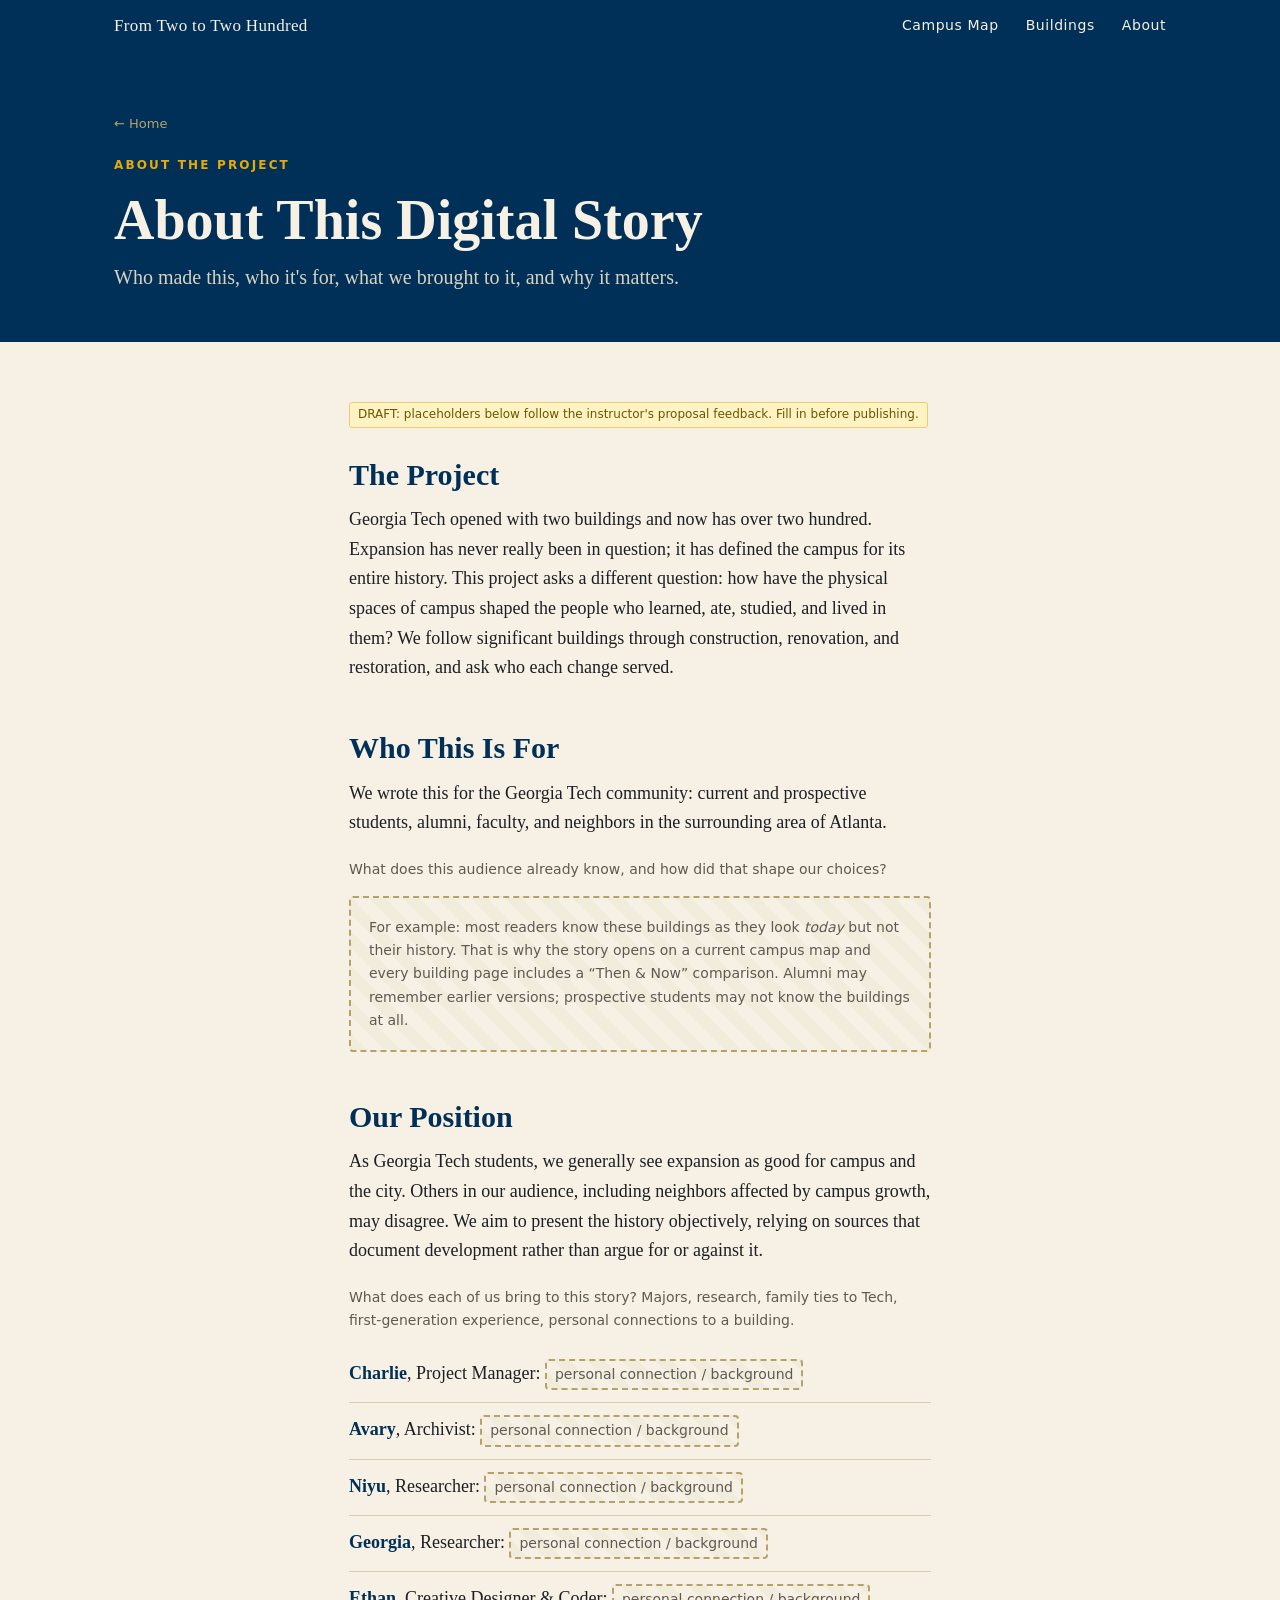
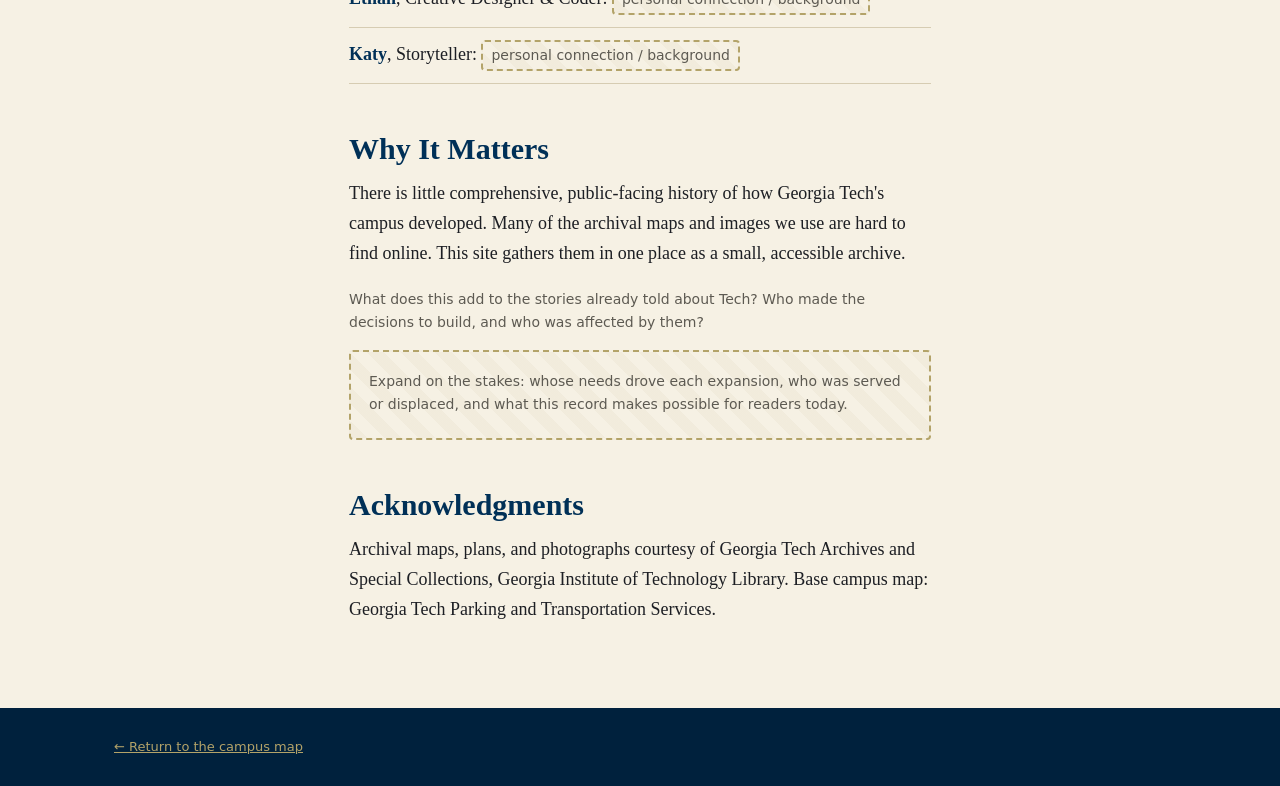
==== about.html @ 5292093a "campus story website" ====
<!DOCTYPE html>
<html lang="en">
<head>
  <meta charset="UTF-8">
  <meta name="viewport" content="width=device-width, initial-scale=1.0">
  <title>About · From Two to Two Hundred</title>
  <link rel="stylesheet" href="css/style.css">
</head>
<body>

  <header class="topbar">
    <div class="wrap">
      <a class="brand" href="index.html">From Two to Two Hundred</a>
      <nav>
        <a href="index.html#map">Campus Map</a>
        <a href="index.html#buildings">Buildings</a>
        <a href="about.html">About</a>
      </nav>
    </div>
  </header>

  <section class="b-hero">
    <div class="wrap">
      <a class="back-link" href="index.html">&larr; Home</a>
      <p class="eyebrow">About the Project</p>
      <h1>About This Digital Story</h1>
      <p class="subtitle">Who made this, who it's for, what we brought to it, and why it matters.</p>
    </div>
  </section>

  <section class="section">
    <div class="wrap prose about-body">
      <span class="draft-note">DRAFT: placeholders below follow the instructor's proposal feedback. Fill in before publishing.</span>

      <h2 style="margin-top:12px;">The Project</h2>
      <p>
        Georgia Tech opened with two buildings and now has over two hundred. Expansion has
        never really been in question; it has defined the campus for its entire history.
        This project asks a different question: how have the physical spaces of campus
        shaped the people who learned, ate, studied, and lived in them? We follow
        significant buildings through construction, renovation, and restoration, and ask
        who each change served.
      </p>

      <h2>Who This Is For</h2>
      <p>
        We wrote this for the Georgia Tech community: current and prospective students,
        alumni, faculty, and neighbors in the surrounding area of Atlanta.
      </p>
      <p class="prompt">What does this audience already know, and how did that shape our choices?</p>
      <div class="placeholder ph-text">
        For example: most readers know these buildings as they look <em>today</em> but not their
        history. That is why the story opens on a current campus map and every building page
        includes a &ldquo;Then &amp; Now&rdquo; comparison. Alumni may remember earlier versions;
        prospective students may not know the buildings at all.
      </div>

      <h2>Our Position</h2>
      <p>
        As Georgia Tech students, we generally see expansion as good for campus and the
        city. Others in our audience, including neighbors affected by campus growth, may
        disagree. We aim to present the history objectively, relying on sources that
        document development rather than argue for or against it.
      </p>
      <p class="prompt">What does each of us bring to this story? Majors, research, family ties to Tech, first-generation experience, personal connections to a building.</p>
      <ul class="team-list">
        <li><strong>Charlie</strong>, Project Manager: <span class="placeholder" style="display:inline-block;padding:2px 8px;">personal connection / background</span></li>
        <li><strong>Avary</strong>, Archivist: <span class="placeholder" style="display:inline-block;padding:2px 8px;">personal connection / background</span></li>
        <li><strong>Niyu</strong>, Researcher: <span class="placeholder" style="display:inline-block;padding:2px 8px;">personal connection / background</span></li>
        <li><strong>Georgia</strong>, Researcher: <span class="placeholder" style="display:inline-block;padding:2px 8px;">personal connection / background</span></li>
        <li><strong>Ethan</strong>, Creative Designer &amp; Coder: <span class="placeholder" style="display:inline-block;padding:2px 8px;">personal connection / background</span></li>
        <li><strong>Katy</strong>, Storyteller: <span class="placeholder" style="display:inline-block;padding:2px 8px;">personal connection / background</span></li>
      </ul>

      <h2>Why It Matters</h2>
      <p>
        There is little comprehensive, public-facing history of how Georgia Tech's campus
        developed. Many of the archival maps and images we use are hard to find online.
        This site gathers them in one place as a small, accessible archive.
      </p>
      <p class="prompt">What does this add to the stories already told about Tech? Who made the decisions to build, and who was affected by them?</p>
      <div class="placeholder ph-text">
        Expand on the stakes: whose needs drove each expansion, who was served or displaced,
        and what this record makes possible for readers today.
      </div>

      <h2>Acknowledgments</h2>
      <p>
        Archival maps, plans, and photographs courtesy of Georgia Tech Archives and Special
        Collections, Georgia Institute of Technology Library. Base campus map: Georgia Tech
        Parking and Transportation Services.
      </p>
    </div>
  </section>

  <footer style="margin-top:56px;">
    <div class="wrap"><a href="index.html">&larr; Return to the campus map</a></div>
  </footer>
</body>
</html>
---- css/style.css ----
/* =========================================================
   From Two to Two Hundred — shared styles
   GT palette: Navy #003057, Tech Gold #B3A369, Buzz Gold #EAAA00
   ========================================================= */

:root {
  --navy: #003057;
  --navy-deep: #00213d;
  --gold: #b3a369;
  --gold-bright: #eaaa00;
  --paper: #f6f1e4;
  --paper-dark: #ebe3cf;
  --ink: #1d1f24;
  --muted: #5d5a52;
  --line: #d6ccb2;
  --serif: "Iowan Old Style", "Palatino Linotype", Palatino, "Book Antiqua", Georgia, serif;
  --sans: "Segoe UI", system-ui, -apple-system, Roboto, "Helvetica Neue", Arial, sans-serif;
  --max: 1100px;
}

* { box-sizing: border-box; }

html { scroll-behavior: smooth; }

body {
  margin: 0;
  background: var(--paper);
  color: var(--ink);
  font-family: var(--serif);
  font-size: 18px;
  line-height: 1.65;
}

img { max-width: 100%; display: block; }

a { color: var(--navy); }

.wrap { max-width: var(--max); margin: 0 auto; padding: 0 24px; }

/* ---------- Top bar ---------- */
.topbar {
  background: var(--navy);
  color: var(--paper);
  font-family: var(--sans);
  font-size: 14px;
  letter-spacing: .04em;
}
.topbar .wrap { display: flex; justify-content: space-between; align-items: center; height: 52px; }
.topbar a { color: var(--paper); text-decoration: none; }
.topbar a:hover { color: var(--gold-bright); }
.topbar .brand { font-family: var(--serif); font-size: 17px; letter-spacing: .02em; }
.topbar nav a { margin-left: 22px; }

/* ---------- Home hero ---------- */
.hero {
  padding: 72px 0 40px;
  border-bottom: 1px solid var(--line);
}
.eyebrow {
  font-family: var(--sans);
  text-transform: uppercase;
  letter-spacing: .18em;
  font-size: 12px;
  color: var(--gold);
  font-weight: 600;
  margin: 0 0 14px;
}
.hero h1 {
  font-size: clamp(36px, 6vw, 64px);
  line-height: 1.05;
  margin: 0 0 24px;
  color: var(--navy);
  font-weight: 600;
}
.hero h1 .h1-sub {
  display: block;
  font-size: .5em;
  line-height: 1.2;
  margin-top: 12px;
  font-weight: 500;
  color: var(--ink);
}
.hero h1 em { color: var(--gold); font-style: italic; }
.intro { max-width: 68ch; font-size: 20px; }
.intro p { margin: 0 0 1em; }

/* Draft / placeholder flags */
.draft-note {
  display: inline-block;
  font-family: var(--sans);
  font-size: 12px;
  background: #fff3c4;
  border: 1px solid #e6cf73;
  color: #6b5600;
  padding: 2px 8px;
  border-radius: 3px;
  margin-bottom: 10px;
}

/* ---------- Map section ---------- */
.map-section { padding: 48px 0 24px; }
.map-section h2, .section h2 {
  font-size: 30px;
  color: var(--navy);
  margin: 0 0 6px;
  font-weight: 600;
}
.map-section .hint { font-family: var(--sans); font-size: 14px; color: var(--muted); margin: 0 0 20px; }

.map-frame {
  position: relative;
  background: #e7e8e9;
  max-width: 1052px;
  margin: 0 auto;
  border: 1px solid var(--line);
  border-radius: 6px;
  box-shadow: 0 1px 0 #fff inset, 0 10px 30px rgba(0,33,61,.08);
  overflow: hidden;
}
#campus-map { width: 100%; height: auto; display: block; }

/* Clickable buildings */
.bldg { cursor: pointer; outline: none; }
.bldg .shape {
  fill: rgba(234,170,0,.38);
  stroke: var(--gold-bright);
  stroke-width: 2.5;
  transition: fill .2s ease, filter .2s ease;
}
.bldg .tag {
  font-family: var(--sans);
  font-size: 11px;
  font-weight: 600;
  fill: var(--navy);
  letter-spacing: .03em;
  pointer-events: none;
  paint-order: stroke;
  stroke: #efe7d2;
  stroke-width: 4px;
  stroke-linejoin: round;
}
.bldg .pulse {
  fill: none;
  stroke: var(--gold-bright);
  stroke-width: 3;
  opacity: 0;
}
.bldg:hover .shape, .bldg:focus .shape, .bldg.active .shape {
  fill: rgba(234,170,0,.7);
  stroke: var(--navy);
  filter: drop-shadow(0 0 10px rgba(234,170,0,1));
}
.bldg:hover .pulse, .bldg:focus .pulse { animation: pulse 1.4s ease-out infinite; }
@keyframes pulse {
  0% { opacity: .9; transform: scale(1); }
  100% { opacity: 0; transform: scale(1.25); }
}
.bldg .pulse { transform-box: fill-box; transform-origin: center; }

/* Tooltip */
.map-tip {
  position: absolute;
  pointer-events: none;
  background: var(--navy-deep);
  color: var(--paper);
  font-family: var(--sans);
  font-size: 13px;
  padding: 10px 12px;
  border-radius: 4px;
  max-width: 240px;
  box-shadow: 0 6px 18px rgba(0,0,0,.25);
  opacity: 0;
  transform: translate(-50%, calc(-100% - 14px));
  transition: opacity .12s ease;
  z-index: 5;
}
.map-tip.show { opacity: 1; }
.map-tip strong { display: block; font-family: var(--serif); font-size: 16px; color: var(--gold-bright); margin-bottom: 2px; }
.map-tip .cta { display: block; margin-top: 6px; color: var(--gold); font-size: 11px; letter-spacing: .1em; text-transform: uppercase; }

.map-caption {
  font-family: var(--sans);
  font-size: 12px;
  color: var(--muted);
  padding: 10px 14px;
  border-top: 1px solid var(--line);
  background: var(--paper);
}

/* ---------- Building index (cards) ---------- */
.index-section { padding: 32px 0 72px; }
.card-grid {
  display: grid;
  grid-template-columns: repeat(auto-fill, minmax(230px, 1fr));
  gap: 16px;
  margin-top: 18px;
}
.card {
  display: block;
  background: #fffdf7;
  border: 1px solid var(--line);
  border-top: 4px solid var(--navy);
  border-radius: 4px;
  padding: 16px 18px;
  text-decoration: none;
  color: var(--ink);
  transition: transform .15s ease, border-color .15s ease, box-shadow .15s ease;
}
.card:hover, .card.active { transform: translateY(-2px); border-top-color: var(--gold-bright); box-shadow: 0 8px 20px rgba(0,33,61,.1); }
.card h3 { margin: 0 0 4px; color: var(--navy); font-size: 19px; }
.card p { margin: 0; font-size: 15px; color: var(--muted); line-height: 1.45; }
.card .who { display: block; margin-top: 10px; font-family: var(--sans); font-size: 11px; letter-spacing: .1em; text-transform: uppercase; color: var(--gold); }

/* ---------- Building pages ---------- */
.b-hero {
  background: var(--navy);
  color: var(--paper);
  padding: 56px 0 48px;
}
.b-hero .eyebrow { color: var(--gold-bright); }
.b-hero h1 { font-size: clamp(34px, 5vw, 56px); margin: 0 0 10px; line-height: 1.08; font-weight: 600; }
.b-hero .subtitle { font-size: 20px; color: #d8d2bf; margin: 0; max-width: 60ch; }
.b-hero .byline { font-family: var(--sans); font-size: 13px; color: var(--gold); margin-top: 18px; letter-spacing: .05em; }
.back-link { font-family: var(--sans); font-size: 13px; color: var(--gold) !important; text-decoration: none; display: inline-block; margin-bottom: 22px; }
.back-link:hover { color: var(--gold-bright) !important; }

.facts {
  display: grid;
  grid-template-columns: repeat(auto-fit, minmax(180px, 1fr));
  gap: 0;
  border: 1px solid var(--line);
  background: #fffdf7;
  margin: -28px auto 0;
  position: relative;
  border-radius: 4px;
  box-shadow: 0 8px 24px rgba(0,33,61,.08);
}
.facts div { padding: 16px 18px; border-right: 1px solid var(--line); }
.facts div:last-child { border-right: 0; }
.facts dt { font-family: var(--sans); font-size: 11px; letter-spacing: .14em; text-transform: uppercase; color: var(--gold); margin: 0 0 4px; }
.facts dd { margin: 0; font-size: 17px; }

.section { padding: 56px 0 8px; }
.section .prose { max-width: 70ch; }
.section .prose p { margin: 0 0 1.1em; }
.section-num { font-family: var(--sans); font-size: 12px; color: var(--gold); letter-spacing: .18em; }

/* Placeholders — dashed boxes the team replaces */
.placeholder {
  border: 2px dashed var(--gold);
  background: repeating-linear-gradient(45deg, rgba(179,163,105,.06) 0 12px, transparent 12px 24px);
  border-radius: 4px;
  color: var(--muted);
  font-family: var(--sans);
  font-size: 14px;
  padding: 18px;
}
.placeholder code { background: rgba(0,48,87,.08); padding: 1px 5px; border-radius: 3px; font-size: 13px; }
.ph-image { aspect-ratio: 16 / 9; display: flex; flex-direction: column; gap: 6px; align-items: center; justify-content: center; text-align: center; }
.ph-text { min-height: 90px; }

figure { margin: 0; }
figcaption { font-family: var(--sans); font-size: 13px; color: var(--muted); margin-top: 8px; line-height: 1.45; }
figcaption cite { font-style: italic; }

.compare { display: grid; grid-template-columns: 1fr 1fr; gap: 20px; margin-top: 18px; }
.gallery { display: grid; grid-template-columns: repeat(auto-fill, minmax(260px, 1fr)); gap: 20px; margin-top: 18px; }

/* Timeline */
.timeline { list-style: none; padding: 0; margin: 20px 0 0; border-left: 2px solid var(--gold); max-width: 70ch; }
.timeline li { position: relative; padding: 0 0 22px 26px; }
.timeline li::before {
  content: ""; position: absolute; left: -8px; top: 7px;
  width: 14px; height: 14px; border-radius: 50%;
  background: var(--paper); border: 3px solid var(--navy);
}
.timeline .year { font-family: var(--sans); font-weight: 700; color: var(--navy); font-size: 15px; letter-spacing: .05em; display: block; }

/* Legacy */
.legacy {
  background: var(--paper-dark);
  border-top: 1px solid var(--line);
  margin-top: 56px;
  padding: 48px 0;
}

/* Sources */
.sources ol { max-width: 80ch; padding-left: 22px; font-size: 16px; }
.sources li { margin-bottom: 10px; padding-left: 6px; text-indent: 0; }

/* Prev / next */
.pager { display: flex; justify-content: space-between; gap: 16px; padding: 40px 0 64px; font-family: var(--sans); }
.pager a {
  flex: 1; text-decoration: none; border: 1px solid var(--line); background: #fffdf7;
  padding: 14px 18px; border-radius: 4px; color: var(--navy);
}
.pager a:hover { border-color: var(--gold); }
.pager .dir { display: block; font-size: 11px; letter-spacing: .14em; text-transform: uppercase; color: var(--gold); }
.pager .next { text-align: right; }

/* Footer */
footer {
  background: var(--navy-deep);
  color: #b9b4a3;
  font-family: var(--sans);
  font-size: 13px;
  padding: 28px 0;
}
footer a { color: var(--gold); }

@media (max-width: 700px) {
  body { font-size: 17px; }
  .compare { grid-template-columns: 1fr; }
  .facts div { border-right: 0; border-bottom: 1px solid var(--line); }
  .topbar nav a:not(:first-child) { display: none; }
  .bldg .tag { display: none; }
}

/* Student Voices pull quote */
.section-lede { font-family: var(--sans); font-size: 15px; color: var(--muted); margin: 0 0 18px; max-width: 70ch; }
.pullquote {
  margin: 0 0 22px;
  max-width: 62ch;
  border-left: 4px solid var(--gold-bright);
  padding: 6px 0 6px 24px;
}
.pullquote p { font-size: 24px; line-height: 1.4; font-style: italic; color: var(--navy); margin: 0 0 10px; }
.pullquote footer { background: none; padding: 0; font-family: var(--sans); font-size: 13px; color: var(--muted); }

/* About page prompts */
.prompt { font-family: var(--sans); font-size: 14px; color: var(--muted); margin: -4px 0 12px; }
.team-list { list-style: none; padding: 0; margin: 0; }
.team-list li { padding: 12px 0; border-bottom: 1px solid var(--line); }
.team-list strong { color: var(--navy); }
.about-body h2 { margin-top: 40px; }
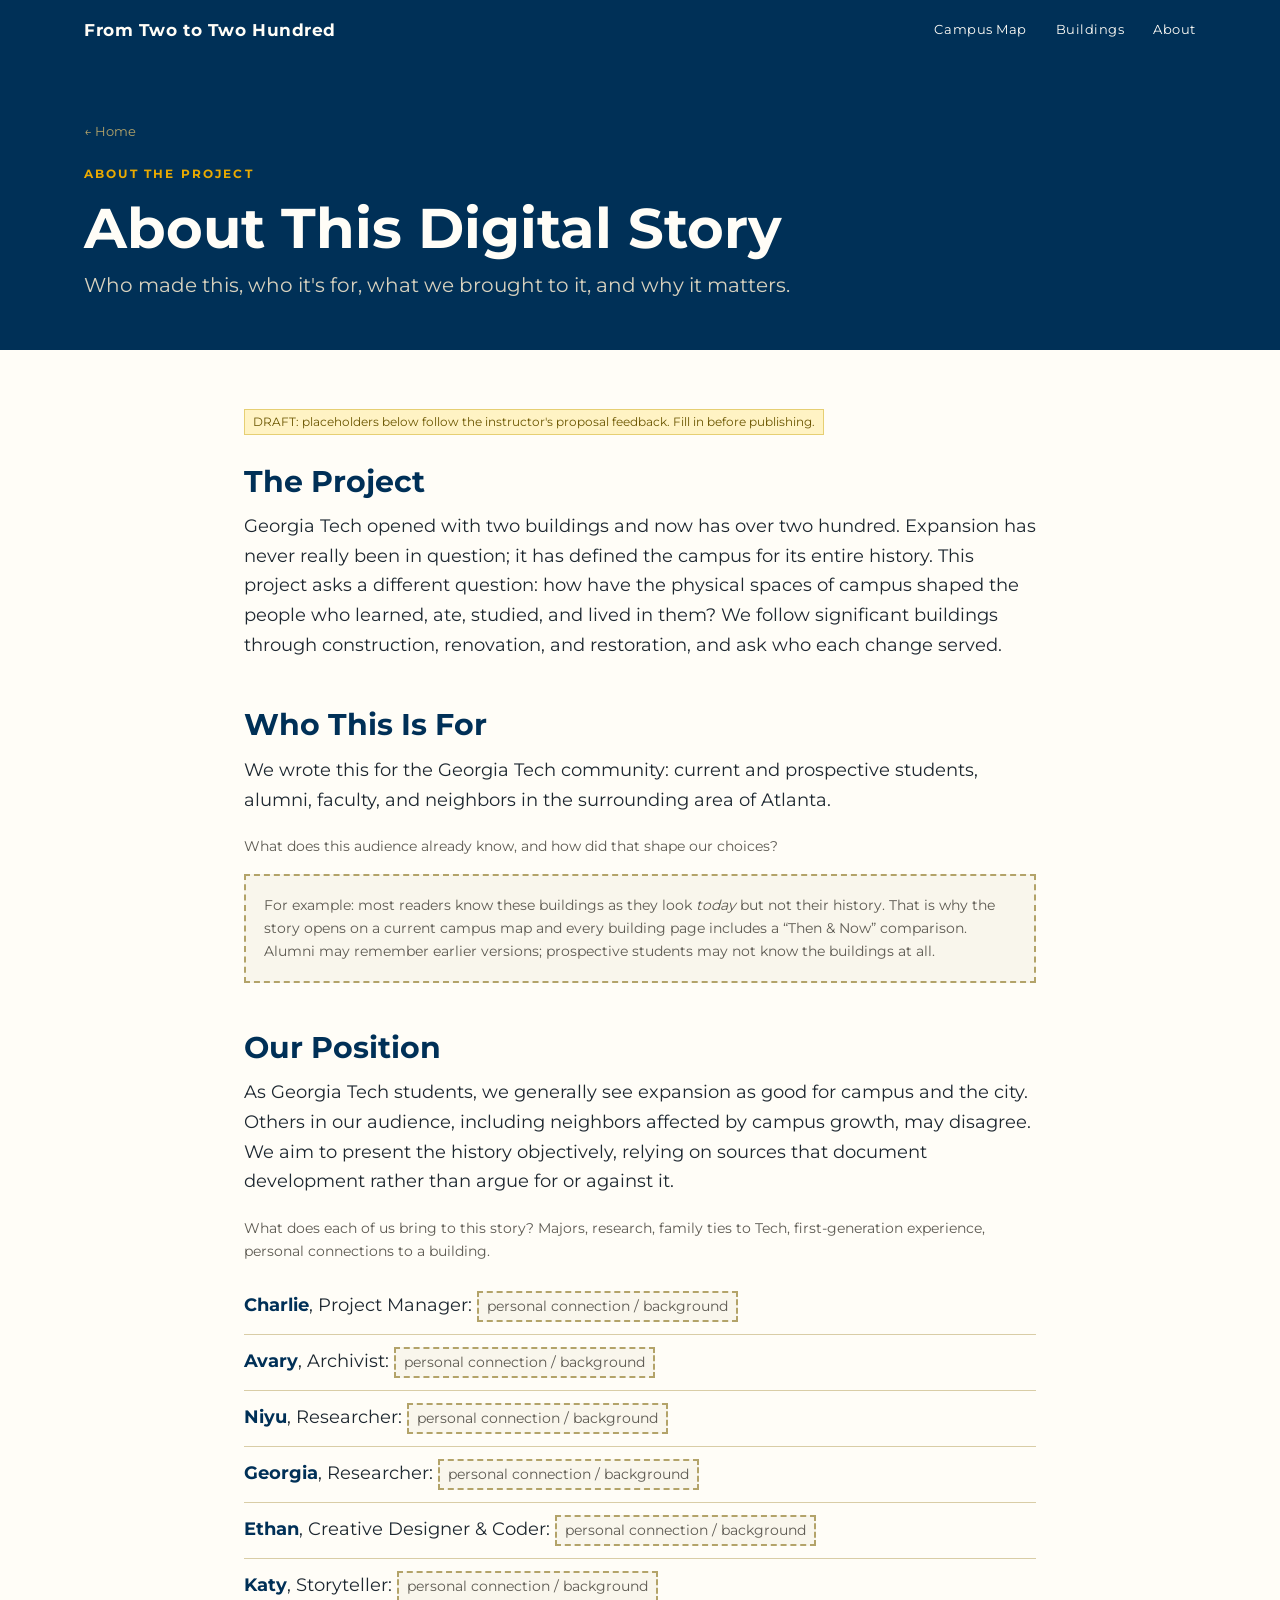
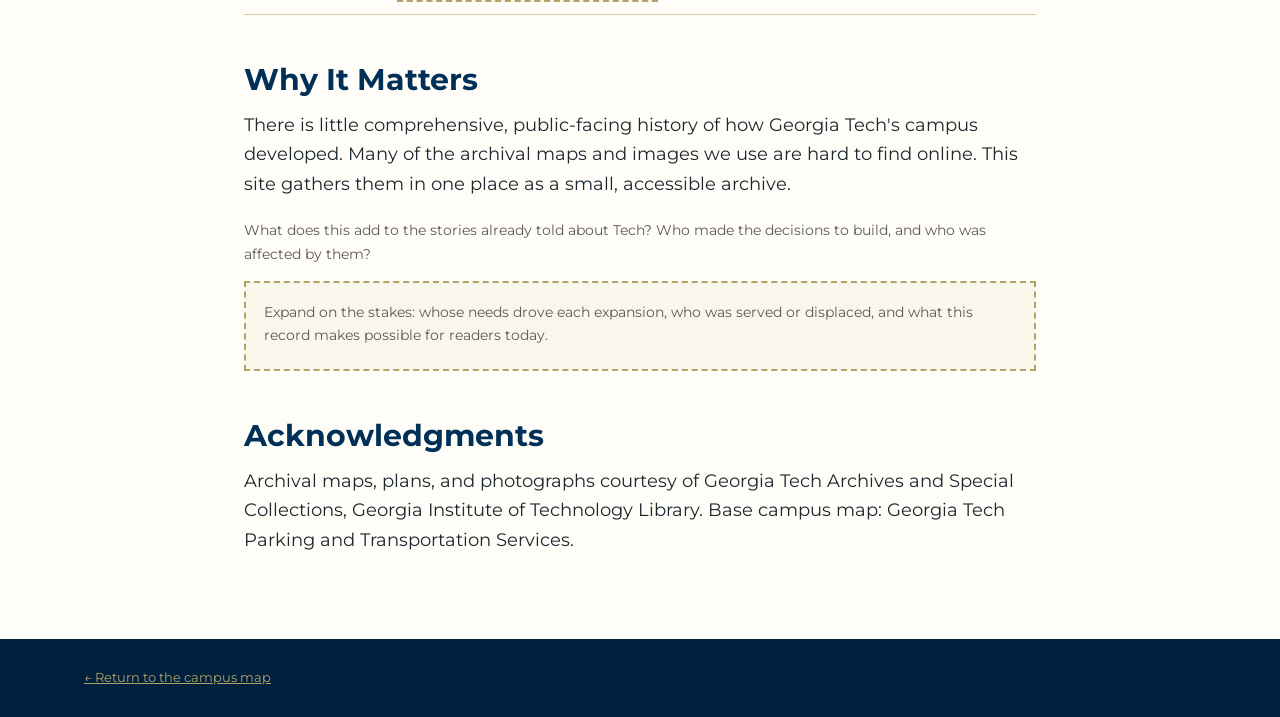
==== commit 568c650c: "Use source text and add official favicon Co-authored-by: Copilot <223556219+Copilot@users.noreply.gi" ====
--- a/about.html
+++ b/about.html
@@ -4,6 +4,7 @@
   <meta charset="UTF-8">
   <meta name="viewport" content="width=device-width, initial-scale=1.0">
   <title>About · From Two to Two Hundred</title>
+  <link rel="icon" type="image/png" href="assets/images/gt-primary-logo.png">
   <link rel="stylesheet" href="css/style.css">
 </head>
 <body>
--- a/css/style.css
+++ b/css/style.css
@@ -8,14 +8,37 @@
   --navy-deep: #00213d;
   --gold: #b3a369;
   --gold-bright: #eaaa00;
-  --paper: #f6f1e4;
-  --paper-dark: #ebe3cf;
-  --ink: #1d1f24;
+  --paper: #fffdf7;
+  --paper-dark: #f3efe3;
+  --ink: #1d2730;
   --muted: #5d5a52;
-  --line: #d6ccb2;
-  --serif: "Iowan Old Style", "Palatino Linotype", Palatino, "Book Antiqua", Georgia, serif;
-  --sans: "Segoe UI", system-ui, -apple-system, Roboto, "Helvetica Neue", Arial, sans-serif;
-  --max: 1100px;
+  --line: #d9cda6;
+  --sans: "Montserrat", "Segoe UI", system-ui, -apple-system, Roboto, "Helvetica Neue", Arial, sans-serif;
+  --max: 1160px;
+}
+
+@font-face {
+  font-family: "Montserrat";
+  src: url("../assets/fonts/montserrat-400.ttf") format("truetype");
+  font-style: normal;
+  font-weight: 400;
+  font-display: swap;
+}
+
+@font-face {
+  font-family: "Montserrat";
+  src: url("../assets/fonts/montserrat-700.ttf") format("truetype");
+  font-style: normal;
+  font-weight: 700;
+  font-display: swap;
+}
+
+@font-face {
+  font-family: "Montserrat";
+  src: url("../assets/fonts/montserrat-800.ttf") format("truetype");
+  font-style: normal;
+  font-weight: 800;
+  font-display: swap;
 }
 
 * { box-sizing: border-box; }
@@ -26,7 +49,7 @@
   margin: 0;
   background: var(--paper);
   color: var(--ink);
-  font-family: var(--serif);
+  font-family: var(--sans);
   font-size: 18px;
   line-height: 1.65;
 }
@@ -45,42 +68,92 @@
   font-size: 14px;
   letter-spacing: .04em;
 }
-.topbar .wrap { display: flex; justify-content: space-between; align-items: center; height: 52px; }
+.topbar .wrap { display: flex; justify-content: space-between; align-items: center; min-height: 60px; }
 .topbar a { color: var(--paper); text-decoration: none; }
 .topbar a:hover { color: var(--gold-bright); }
-.topbar .brand { font-family: var(--serif); font-size: 17px; letter-spacing: .02em; }
-.topbar nav a { margin-left: 22px; }
+.topbar .brand { font-size: 17px; font-weight: 700; }
+.topbar nav a { margin-left: 24px; font-size: 13px; }
 
 /* ---------- Home hero ---------- */
-.hero {
-  padding: 72px 0 40px;
-  border-bottom: 1px solid var(--line);
-}
+.hero { border-bottom: 1px solid var(--line); }
+.hero-cover {
+  position: relative;
+  display: flex;
+  align-items: center;
+  min-height: calc(100vh - 60px);
+  min-height: calc(100svh - 60px);
+  overflow: hidden;
+  isolation: isolate;
+  background: var(--navy-deep);
+  color: var(--paper);
+}
+.hero-cover::after {
+  content: "";
+  position: absolute;
+  inset: 0;
+  z-index: -1;
+  background: rgba(0, 48, 87, .66);
+}
+.hero-photo {
+  position: absolute;
+  inset: 0;
+  z-index: -2;
+  width: 100%;
+  height: 100%;
+  object-fit: cover;
+  object-position: center 42%;
+  opacity: .5;
+}
+.hero-content { padding-top: 72px; padding-bottom: 90px; }
 .eyebrow {
   font-family: var(--sans);
   text-transform: uppercase;
   letter-spacing: .18em;
   font-size: 12px;
-  color: var(--gold);
+  color: var(--gold-bright);
   font-weight: 600;
   margin: 0 0 14px;
 }
 .hero h1 {
-  font-size: clamp(36px, 6vw, 64px);
-  line-height: 1.05;
-  margin: 0 0 24px;
-  color: var(--navy);
-  font-weight: 600;
-}
-.hero h1 .h1-sub {
-  display: block;
-  font-size: .5em;
-  line-height: 1.2;
-  margin-top: 12px;
-  font-weight: 500;
-  color: var(--ink);
-}
-.hero h1 em { color: var(--gold); font-style: italic; }
+  max-width: 900px;
+  font-family: var(--sans);
+  font-size: clamp(58px, 10vw, 118px);
+  line-height: .91;
+  letter-spacing: -.035em;
+  margin: 0;
+  color: #fff;
+  font-weight: 800;
+}
+.hero h1 em { color: var(--gold-bright); font-style: normal; }
+.hero-subtitle {
+  margin: 24px 0 28px;
+  color: #e8e2d4;
+  font-size: clamp(19px, 2.4vw, 25px);
+}
+.hero-byline {
+  margin: -12px 0 28px;
+  color: #f2d785;
+  font-family: var(--sans);
+  font-size: 13px;
+  letter-spacing: .03em;
+}
+.hero-link {
+  display: inline-flex;
+  align-items: center;
+  gap: 12px;
+  color: var(--paper);
+  font-family: var(--sans);
+  font-size: 12px;
+  letter-spacing: .12em;
+  text-decoration: none;
+  text-transform: uppercase;
+  border-bottom: 1px solid var(--gold-bright);
+  padding: 0 0 8px;
+}
+.hero-link:hover { color: var(--gold-bright); }
+.hero-link span { font-size: 18px; }
+.intro-section { padding: 64px 0 52px; border-bottom: 1px solid var(--line); }
+.intro-section .eyebrow { color: var(--gold); }
 .intro { max-width: 68ch; font-size: 20px; }
 .intro p { margin: 0 0 1em; }
 
@@ -93,7 +166,7 @@
   border: 1px solid #e6cf73;
   color: #6b5600;
   padding: 2px 8px;
-  border-radius: 3px;
+  border-radius: 0;
   margin-bottom: 10px;
 }
 
@@ -113,8 +186,7 @@
   max-width: 1052px;
   margin: 0 auto;
   border: 1px solid var(--line);
-  border-radius: 6px;
-  box-shadow: 0 1px 0 #fff inset, 0 10px 30px rgba(0,33,61,.08);
+  border-radius: 0;
   overflow: hidden;
 }
 #campus-map { width: 100%; height: auto; display: block; }
@@ -166,16 +238,15 @@
   font-family: var(--sans);
   font-size: 13px;
   padding: 10px 12px;
-  border-radius: 4px;
+  border-radius: 0;
   max-width: 240px;
-  box-shadow: 0 6px 18px rgba(0,0,0,.25);
   opacity: 0;
   transform: translate(-50%, calc(-100% - 14px));
   transition: opacity .12s ease;
   z-index: 5;
 }
 .map-tip.show { opacity: 1; }
-.map-tip strong { display: block; font-family: var(--serif); font-size: 16px; color: var(--gold-bright); margin-bottom: 2px; }
+.map-tip strong { display: block; font-size: 16px; color: var(--gold-bright); margin-bottom: 2px; }
 .map-tip .cta { display: block; margin-top: 6px; color: var(--gold); font-size: 11px; letter-spacing: .1em; text-transform: uppercase; }
 
 .map-caption {
@@ -199,14 +270,15 @@
   display: block;
   background: #fffdf7;
   border: 1px solid var(--line);
-  border-top: 4px solid var(--navy);
-  border-radius: 4px;
-  padding: 16px 18px;
+  border-top: 1px solid var(--line);
+  border-left: 3px solid var(--navy);
+  border-radius: 0;
+  padding: 20px 20px 18px;
   text-decoration: none;
   color: var(--ink);
-  transition: transform .15s ease, border-color .15s ease, box-shadow .15s ease;
-}
-.card:hover, .card.active { transform: translateY(-2px); border-top-color: var(--gold-bright); box-shadow: 0 8px 20px rgba(0,33,61,.1); }
+  transition: border-color .15s ease;
+}
+.card:hover, .card.active { border-left-color: var(--gold-bright); }
 .card h3 { margin: 0 0 4px; color: var(--navy); font-size: 19px; }
 .card p { margin: 0; font-size: 15px; color: var(--muted); line-height: 1.45; }
 .card .who { display: block; margin-top: 10px; font-family: var(--sans); font-size: 11px; letter-spacing: .1em; text-transform: uppercase; color: var(--gold); }
@@ -232,8 +304,7 @@
   background: #fffdf7;
   margin: -28px auto 0;
   position: relative;
-  border-radius: 4px;
-  box-shadow: 0 8px 24px rgba(0,33,61,.08);
+  border-radius: 0;
 }
 .facts div { padding: 16px 18px; border-right: 1px solid var(--line); }
 .facts div:last-child { border-right: 0; }
@@ -248,14 +319,14 @@
 /* Placeholders — dashed boxes the team replaces */
 .placeholder {
   border: 2px dashed var(--gold);
-  background: repeating-linear-gradient(45deg, rgba(179,163,105,.06) 0 12px, transparent 12px 24px);
-  border-radius: 4px;
+  background: rgba(179,163,105,.08);
+  border-radius: 0;
   color: var(--muted);
   font-family: var(--sans);
   font-size: 14px;
   padding: 18px;
 }
-.placeholder code { background: rgba(0,48,87,.08); padding: 1px 5px; border-radius: 3px; font-size: 13px; }
+.placeholder code { background: rgba(0,48,87,.08); padding: 1px 5px; border-radius: 0; font-size: 13px; }
 .ph-image { aspect-ratio: 16 / 9; display: flex; flex-direction: column; gap: 6px; align-items: center; justify-content: center; text-align: center; }
 .ph-text { min-height: 90px; }
 
@@ -264,6 +335,13 @@
 figcaption cite { font-style: italic; }
 
 .compare { display: grid; grid-template-columns: 1fr 1fr; gap: 20px; margin-top: 18px; }
+.then-now { display: grid; grid-template-columns: 1fr 1fr; border-top: 1px solid var(--line); border-bottom: 1px solid var(--line); margin-top: 18px; }
+.archive-figure { max-width: 930px; margin: 24px auto 0; }
+.archive-figure img { width: 100%; height: auto; border: 1px solid var(--line); background: #fff; }
+.then-now article { padding: 18px 22px 18px 0; }
+.then-now article + article { border-left: 1px solid var(--line); padding-left: 22px; }
+.then-now h3 { margin: 0 0 8px; color: var(--navy); font-size: 20px; }
+.then-now p { margin: 0; }
 .gallery { display: grid; grid-template-columns: repeat(auto-fill, minmax(260px, 1fr)); gap: 20px; margin-top: 18px; }
 
 /* Timeline */
@@ -292,7 +370,7 @@
 .pager { display: flex; justify-content: space-between; gap: 16px; padding: 40px 0 64px; font-family: var(--sans); }
 .pager a {
   flex: 1; text-decoration: none; border: 1px solid var(--line); background: #fffdf7;
-  padding: 14px 18px; border-radius: 4px; color: var(--navy);
+  padding: 14px 18px; border-radius: 0; color: var(--navy);
 }
 .pager a:hover { border-color: var(--gold); }
 .pager .dir { display: block; font-size: 11px; letter-spacing: .14em; text-transform: uppercase; color: var(--gold); }
@@ -310,10 +388,21 @@
 
 @media (max-width: 700px) {
   body { font-size: 17px; }
+  .hero-cover { min-height: calc(86vh - 60px); min-height: calc(86svh - 60px); }
+  .hero-content { padding-top: 56px; padding-bottom: 88px; }
+  .hero h1 { font-size: clamp(54px, 15vw, 82px); }
+  .intro-section { padding: 46px 0 34px; }
   .compare { grid-template-columns: 1fr; }
+  .then-now { grid-template-columns: 1fr; }
+  .then-now article + article { border-left: 0; border-top: 1px solid var(--line); padding-left: 0; }
   .facts div { border-right: 0; border-bottom: 1px solid var(--line); }
   .topbar nav a:not(:first-child) { display: none; }
   .bldg .tag { display: none; }
+}
+
+@media (prefers-reduced-motion: reduce) {
+  html { scroll-behavior: auto; }
+  *, *::before, *::after { animation-duration: .01ms !important; transition-duration: .01ms !important; }
 }
 
 /* Student Voices pull quote */
